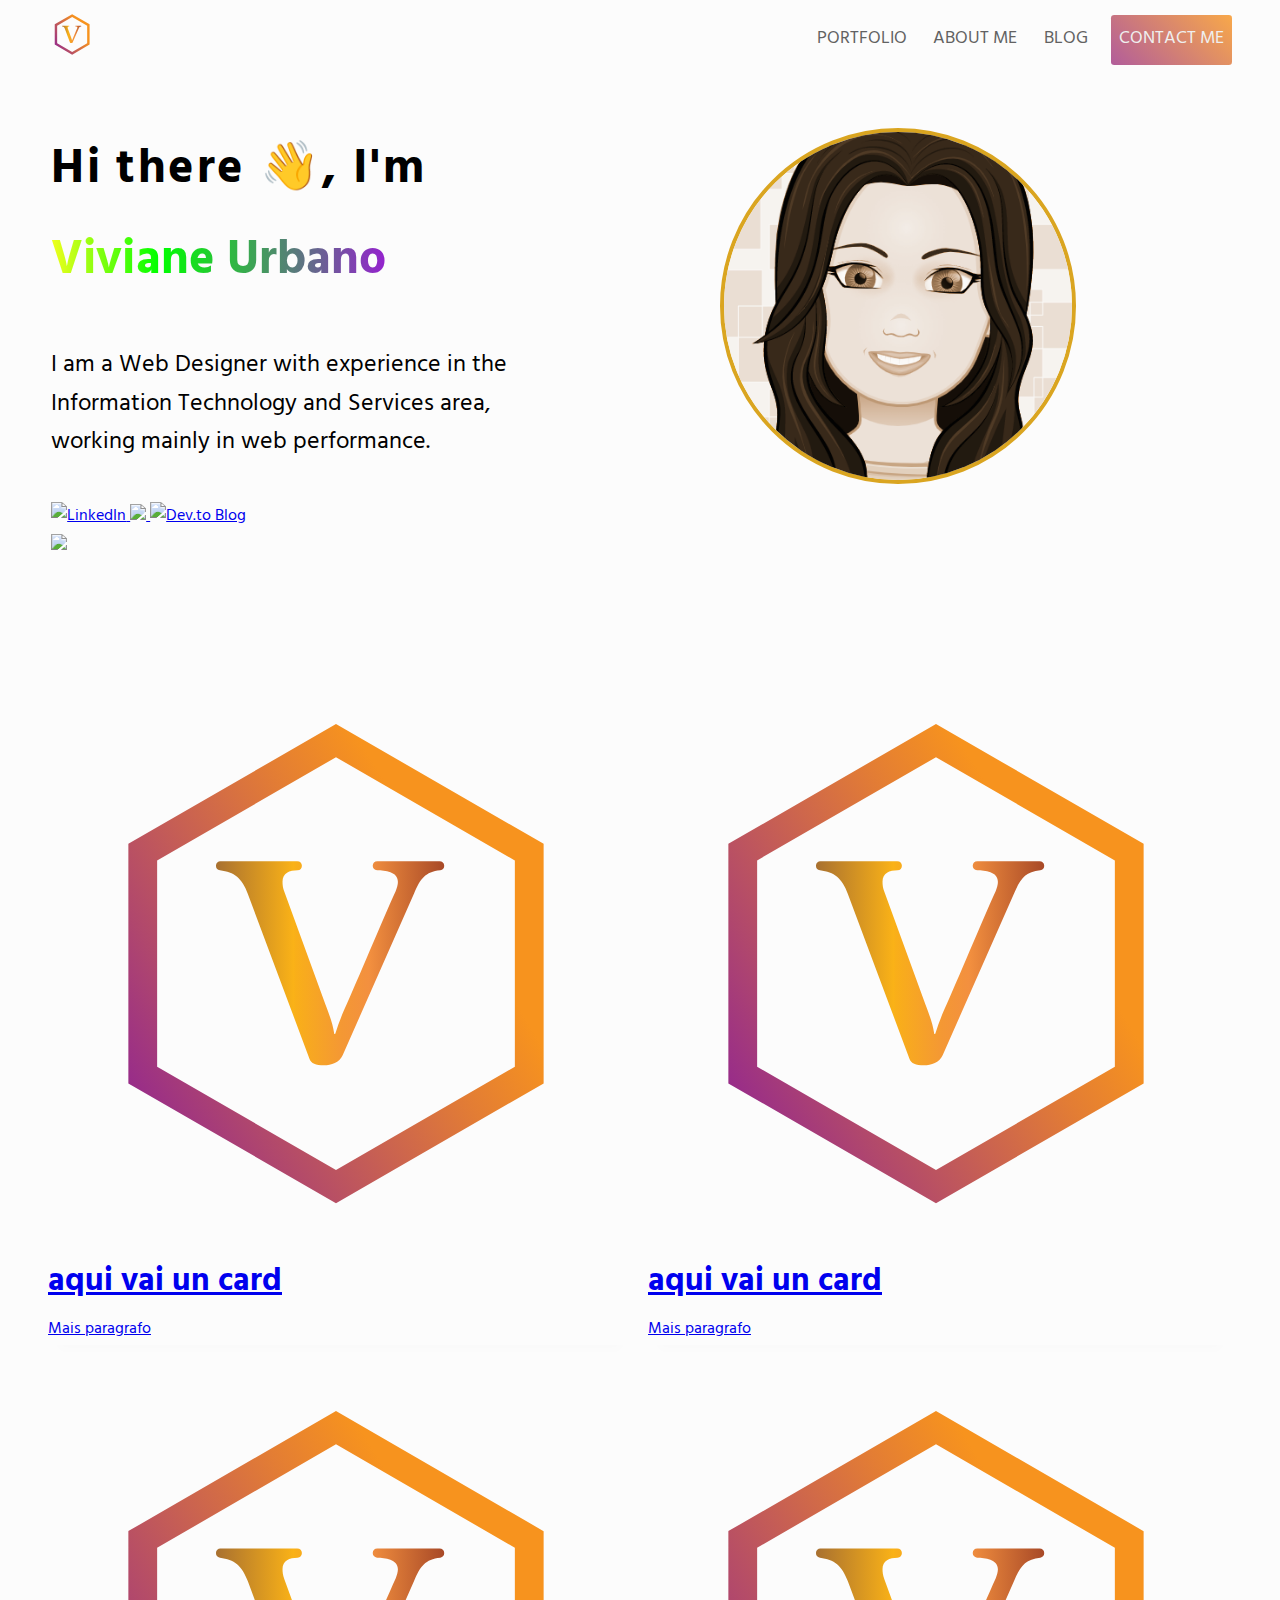
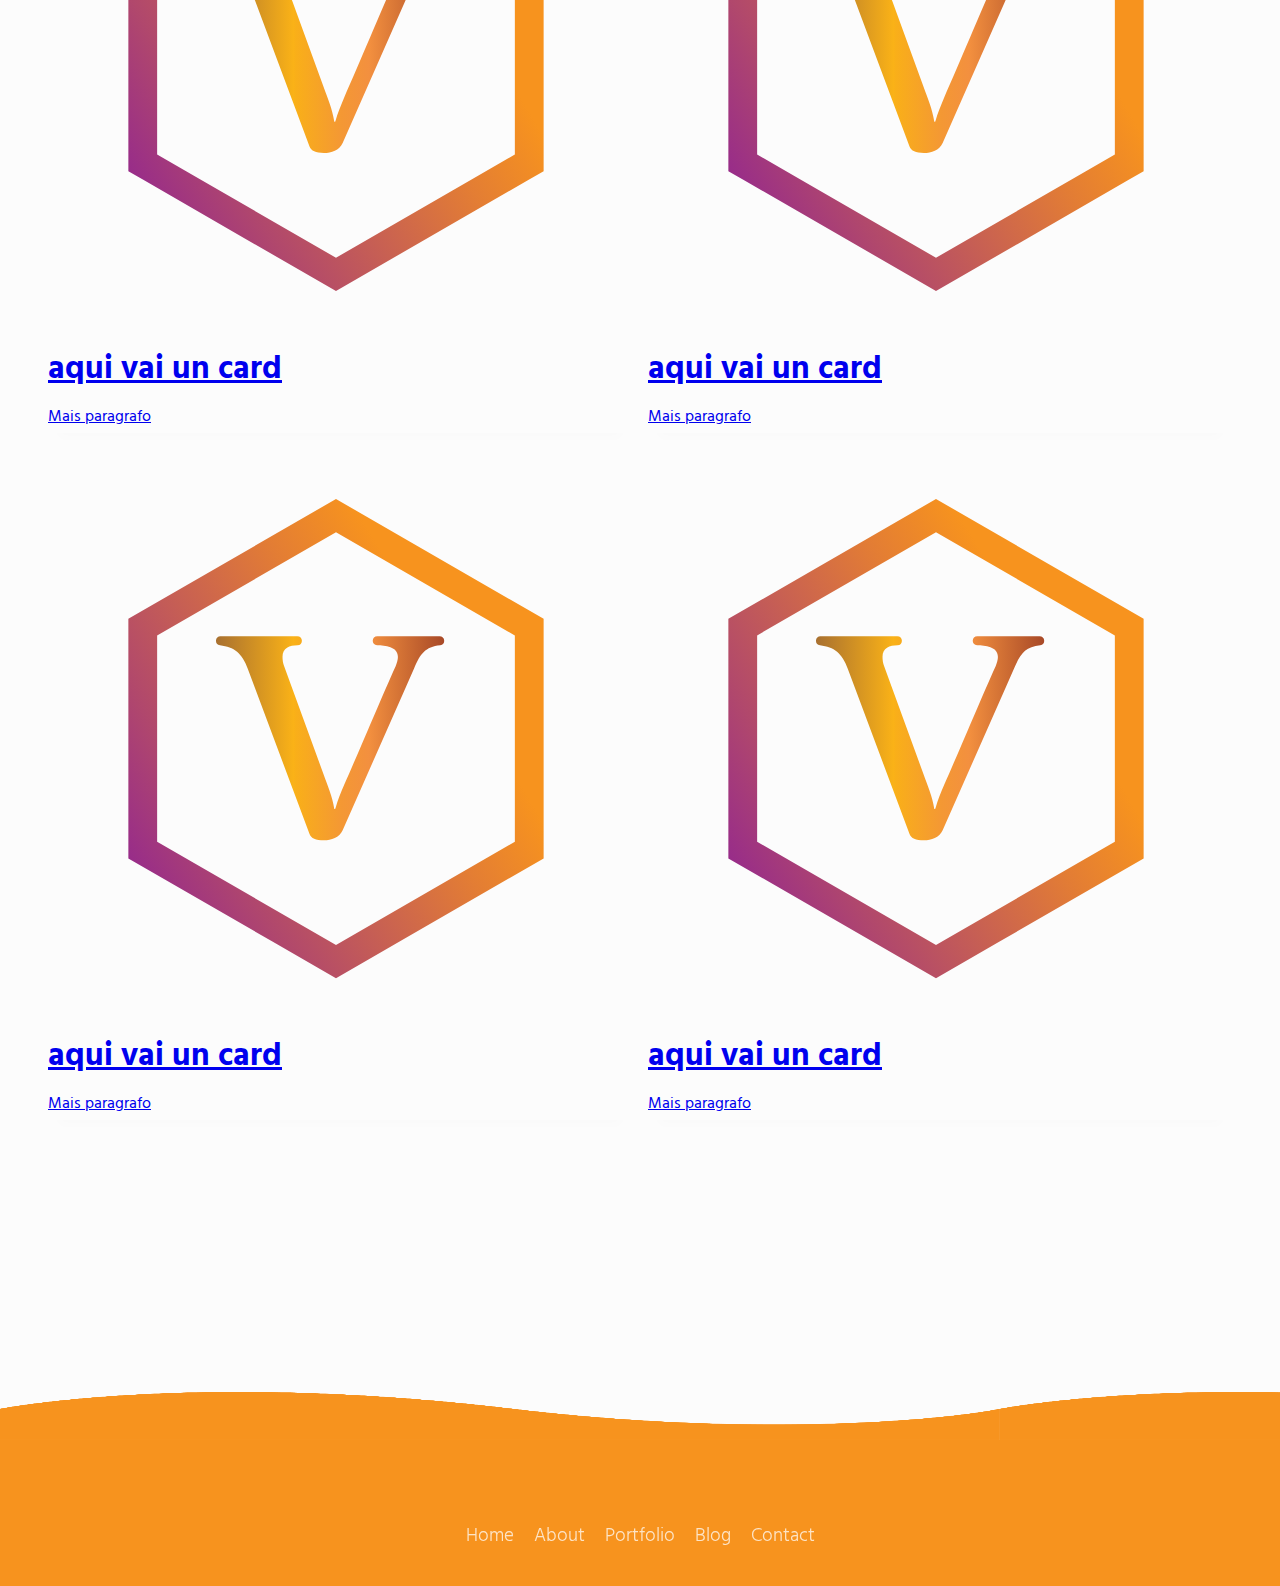
==== index.html @ 595007ae "first commit" ====
<!DOCTYPE html>
<html lang="en">
  <head>
    <meta charset="UTF-8" />
    <meta http-equiv="X-UA-Compatible" content="IE=edge" />
    <meta name="viewport" content="width=device-width, initial-scale=1.0" />
    <link rel="stylesheet" href="css/style.css" />
    <script defer src="js/script.js"></script>
    <title>Viviane Urbano Portfolio</title>
  </head>
  <body>
    <main>
      <section class="navbar" id="home">
        <!-- start hamburguer small screen -->
        <input type="checkbox" id="navbar-check" />
        <div class="navbar-btn">
          <label for="navbar-check">
            <span></span>
            <span></span>
            <span></span>
          </label>
        </div>
        <!-- end hamburguer small screen -->
        <a href="/">
          <img
            class="logo"
            src="../img/LOGO-01.svg"
            alt="triangle with all three sides equal"
        /></a>
        <div class="navbar-links">
          <a href="#" target="_blank">Portfolio</a>
          <a href="#" target="_blank">About me</a>
          <a href="#" target="_blank">Blog</a>
          <a href="#" target="_blank">Contact me</a>
        </div>
      </section>

      <section class="section-hero" id="about">
        <section class="hero">
          <div aria-label="short description">
            <h1 class="heading-primary">
              Hi there 👋, I'm
              <span>Viviane&nbsp;Urbano</span>
            </h1>
            <p class="hero-description">
              I am a <span>Web Designer</span> with experience in the
              Information Technology and Services area, working mainly in web
              performance.
            </p>
            <p>
              <a href="https://www.linkedin.com/in/viviane-urbano-a940bb14/">
                <img
                  src="https://img.shields.io/badge/LinkedIn-0077B5?style=for-the-badge&logo=linkedin&logoColor=white"
                  target="_blank"
                  alt="LinkedIn"
                />
              </a>
              <a href="https://www.hackerrank.com/viviane_urbano1">
                <img
                  src="https://img.shields.io/badge/-Hackerrank-2EC866?style=for-the-badge&logo=HackerRank&logoColor=white"
                />
              </a>
              <a href="https://dev.to/viviurbano" target="_blank"
                ><img
                  src="https://img.shields.io/badge/dev.to-0A0A0A?style=for-the-badge&logo=devdotto&logoColor=white"
                  alt="Dev.to Blog"
                />
              </a>
            </p>
            <img
            src=https://visitor-badge.glitch.me/badge?page_id=viviurbano.visitor-badge>
          </div>
          <div>
            <img
              class="profile-pic"
              src="img/draw-figure.jpg"
              alt="Drawing by Viviane Urbano. Drawing-shaped figure with a woman's face"
            />
          </div>
        </section>
      </section>

      <section class="container" id="portfolio">
        <!-- used child for anchors to turn it clicable -->
        <div class="card">
          <a href="/pages/proj-1.html" target="_blank">
            <img class="card-img" src="img/LOGO-01.svg" />
            <h1>aqui vai un card</h1>
            <p>Mais paragrafo</p>
          </a>
        </div>

        <div class="card">
          <a href="/pages/proj-1.html" target="_blank">
            <img class="card-img" src="img/LOGO-01.svg" />
            <h1>aqui vai un card</h1>
            <p>Mais paragrafo</p>
          </a>
        </div>

        <div class="card">
          <a href="/pages/proj-1.html" target="_blank">
            <img class="card-img" src="img/LOGO-01.svg" />
            <h1>aqui vai un card</h1>
            <p>Mais paragrafo</p>
          </a>
        </div>

        <div class="card">
          <a href="/pages/proj-1.html" target="_blank">
            <img class="card-img" src="img/LOGO-01.svg" />
            <h1>aqui vai un card</h1>
            <p>Mais paragrafo</p>
          </a>
        </div>

        <div class="card">
          <a href="/pages/proj-1.html" target="_blank">
            <img class="card-img" src="img/LOGO-01.svg" />
            <h1>aqui vai un card</h1>
            <p>Mais paragrafo</p>
          </a>
        </div>

        <div class="card">
          <a href="/pages/proj-1.html" target="_blank">
            <img class="card-img" src="img/LOGO-01.svg" />
            <h1>aqui vai un card</h1>
            <p>Mais paragrafo</p>
          </a>
        </div>
      </section>
    </main>
    <footer class="footer">
      <div class="waves">
        <div class="wave wave--1"></div>
        <div class="wave wave--2"></div>
        <div class="wave wave--3"></div>
        <div class="wave wave--4"></div>
      </div>
      <ul class="social-icon">
        <li class="social-icon__item">
          <a
            class="social-icon__link"
            href="https://www.linkedin.com/in/viviane-urbano-a940bb14/"
            target="_blank"
          >
            <ion-icon name="logo-linkedin"></ion-icon>
          </a>
        </li>
        <li class="social-icon__item">
          <a
            class="social-icon__link"
            href="https://github.com/viviurbano"
            target="_blank"
          >
            <ion-icon name="logo-github"></ion-icon>
          </a>
        </li>
        <li class="social-icon__item">
          <a
            class="social-icon__link"
            href="https://wa.me/+16478916337"
            target="_blank"
          >
            <ion-icon name="logo-whatsapp"></ion-icon>
          </a>
        </li>
        <li class="social-icon__item">
          <a
            class="social-icon__link"
            href="https://dev.to/viviurbano"
            target="_blank"
          >
            <ion-icon name="bookmarks-outline"></ion-icon>
          </a>
        </li>
        <li class="social-icon__item">
          <a
            class="social-icon__link"
            href="https://www.hackerrank.com/viviane_urbano1?hr_r=1"
            target="_blank"
          >
            <ion-icon name="code-slash-outline"></ion-icon>
          </a>
        </li>
      </ul>
      <ul class="menu">
        <li class="menu__item"><a class="menu__link" href="#">Home</a></li>
        <li class="menu__item"><a class="menu__link" href="#">About</a></li>
        <li class="menu__item">
          <a class="menu__link" href="#">Portfolio</a>
        </li>
        <li class="menu__item"><a class="menu__link" href="#">Blog</a></li>
        <li class="menu__item">
          <a class="menu__link" href="#">Contact</a>
        </li>
      </ul>
    </footer>

    <!-- scripts to use IONIC icons -->
    <script
      type="module"
      src="https://unpkg.com/ionicons@5.5.2/dist/ionicons/ionicons.esm.js"
    ></script>
    <script
      nomodule
      src="https://unpkg.com/ionicons@5.5.2/dist/ionicons/ionicons.js"
    ></script>
  </body>
</html>
---- css/style.css ----
@import url('https://fonts.googleapis.com/css2?family=Angkor&family=Hind+Guntur:wght@400;700&display=swap');

* {
  box-sizing: border-box;
  margin: 0;
  padding: 0;
}
body {
  font-family: 'Hind Guntur', sans-serif;
  background-color: rgba(245, 245, 245, 0.3);
}
.logo {
  height: 3rem;
  border: none;
  margin-left: 3rem;
}
.navbar {
  display: flex;
  justify-content: space-between;
  align-items: center;
  height: 3rem;
  margin-top: 1rem;
}
.navbar > .navbar-btn {
  display: none;
}
.navbar > .navbar-links {
  display: inline;
  float: right;
  font-size: 18px;
}
.navbar > .navbar-links > a {
  display: inline-block;
  padding: 0.2rem;
  text-decoration: none;
  color: #626262;
  text-transform: uppercase;
  margin-right: 1rem;
}
.navbar > .navbar-links > a:hover {
  transform: scale(1.1);
  border-bottom: 1px #616161 solid;
}
.navbar > .navbar-links > a:last-child {
  color: #efefef;
  background: linear-gradient(
    45deg,
    rgb(159, 53, 130, 0.8) 0%,
    rgb(247, 147, 29, 0.8) 100%
  );
  border-radius: 0.2rem;
  margin-right: 3rem;
  text-decoration: none;
  border-bottom: none;
  padding: 0.5rem;
}
.navbar > #navbar-check {
  display: none;
}
.navbar > img {
  width: 3rem;
  margin-left: 2rem;
}
/* hero section - same as used to Biography's page*/
.section-hero {
  padding: 2em 0;
}
/* hero */
.hero {
  padding: 2rem 3.2rem;
  display: grid;
  grid-template-columns: 1fr 1fr;
  gap: 10rem;
  cursor: pointer;
}
.hero-description {
  font-size: 1.5em;
  line-height: 1.6;
  margin: 2.4rem 0;
}
.heading-primary {
  letter-spacing: 0.05em;
  font-size: 3em;
}
.heading-primary span {
  font-weight: 700;
  letter-spacing: 0.1px;
  background: #f0ff1c;
  background: linear-gradient(to right, #f0ff1c 0%, #00ff00 32%, #9521cf 100%);
  background-clip: text;
  -webkit-background-clip: text;
  -webkit-text-fill-color: transparent;
}
.social-link {
  display: inline-block;
  font-size: 1.5rem;
  font-weight: 600;
  margin-bottom: 10px;
  padding: 0.5em;
}
.social-link:active,
.social-link:hover {
  background-color: greenyellow;
  border: none;
}
.profile-pic {
  width: 70%;
  border-radius: 20em;
  border: goldenrod solid 0.3rem;
}
.container {
  display: grid;
  grid-template-columns: repeat(auto-fill, minmax(30rem, 1fr));
  gap: 1rem;
  margin: 3rem;
  margin-bottom: 15rem;
}
.card {
  flex-direction: column;
  position: relative;
  /* border: solid 0.1px #e1dbdb; */
  box-shadow: 0px 15px 10px -10px rgba(0, 0, 0, 0.01);
  transition: all 0.13s ease-in;
}
.card:hover {
  transform: scale(0.8) rotate(-5deg);
  border: 2rem solid goldenrod;
}

.card-img:hover {
  background-color: #1e960059;
}
/* footer styling start */
.footer {
  position: relative;
  width: 100%;
  background: #f7931e;
  min-height: 6rem;
  padding: 1.25rem 3.125rem;
  display: flex;
  justify-content: center;
  align-items: center;
  flex-direction: column;
  margin-top: 20rem;
}
.social-icon,
.menu {
  position: relative;
  display: flex;
  justify-content: center;
  align-items: center;
  margin: 0.625rem 0;
  flex-wrap: wrap;
}
.social-icon__item,
.menu__item {
  list-style: none;
}
.social-icon__link {
  font-size: 2rem;
  color: #fff;
  margin: 0 0.625rem;
  display: inline-block;
  transition: 0.5s;
}
.social-icon__link:hover {
  transform: translateY(-0.625rem);
}
.menu__link {
  font-size: 1.2rem;
  color: #fff;
  margin: 0 0.625rem;
  display: inline-block;
  transition: 0.5s;
  text-decoration: none;
  opacity: 0.75;
  font-weight: 300;
}
.menu__link:hover {
  opacity: 1;
}
.footer p {
  color: #fff;
  margin: 1rem 0 0.625rem 0;
  font-size: 1rem;
  font-weight: 300;
}
.wave {
  position: absolute;
  top: -6.25rem;
  left: 0;
  width: 100%;
  height: 6.25rem;
  background: url('/img/wave.png');
  background-size: 62.5rem 6.25rem;
}
.wave.wave--1 {
  z-index: 1000;
  opacity: 1;
  bottom: 0;
  animation: animateWaves 4s linear infinite;
}
.wave.wave--2 {
  z-index: 999;
  opacity: 0.5;
  bottom: 0.6rem;
  animation: animate 4s linear infinite !important;
}
.wave.wave--3 {
  z-index: 1000;
  opacity: 0.2;
  bottom: 0.9rem;
  animation: animateWaves 2.5s linear infinite;
}
.wave.wave--4 {
  z-index: 999;
  opacity: 0.7;
  bottom: 20px;
  animation: animate 2.5s linear infinite;
}
@keyframes animateWaves {
  0% {
    background-position-x: 62.5rem;
  }
  100% {
    background-positon-x: 0rem;
  }
}
@keyframes animate {
  0% {
    background-position-x: -62.5rem;
  }
  100% {
    background-positon-x: 0rem;
  }
}
/* footer styling end */

/* responsiveness */
@media (max-width: 900px) {
  .profile-pic {
    display: none;
  }
  .hero {
    padding: 0;
    display: grid;
    grid-template-columns: 1fr;
  }
  .logo {
    margin-left: 0.5rem;
  }
}

@media (max-width: 640px) {
  .navbar > .navbar-btn {
    display: inline-block;
    position: absolute;
    right: 0px;
    top: 0px;
  }
  .navbar > .navbar-btn > label {
    display: inline-block;
    width: 50px;
    height: 50px;
    padding: 13px;
  }
  .navbar > .navbar-btn > label:hover,
  .navbar #navbar-check:checked ~ .navbar-btn > label {
    background-color: rgba(0, 0, 0, 0.3);
  }
  .navbar > .navbar-btn > label > span {
    display: block;
    width: 1.5rem;
    height: 0.6rem;
    border-top: 0.2rem solid #343434;
  }
  .navbar > .navbar-links {
    position: absolute;
    display: block;
    width: 100%;
    height: 0px;
    transition: all 0.3s ease-in;
    overflow-y: hidden;
    top: 5rem;
    left: 0;
    background-image: linear-gradient(
      130deg,
      rgb(159, 53, 130, 0.95) 0%,
      rgb(247, 147, 29, 0.9) 100%
    );
  }
  .navbar > .navbar-links > a {
    display: block;
    width: 100%;
    color: #fff;
    margin-left: 1rem;
  }
  .navbar > #navbar-check:not(:checked) ~ .navbar-links {
    height: 0px;
  }
  .navbar > #navbar-check:checked ~ .navbar-links {
    height: calc(100vh - 50px);
    overflow-y: auto;
  }
  .navbar > .navbar-links > a:hover {
    transform: scale(1.1);
    transform: translateX(2rem);
    transition: all 0.3s ease-in;
    border-bottom: none;
  }
  .navbar > .navbar-links > a:last-child {
    background-image: none;
    color: purple;
    margin-right: 3rem;
    text-decoration: none;
    border-bottom: none;
    color: #fff;
  }
  .logo {
    margin-left: 0;
  }
}
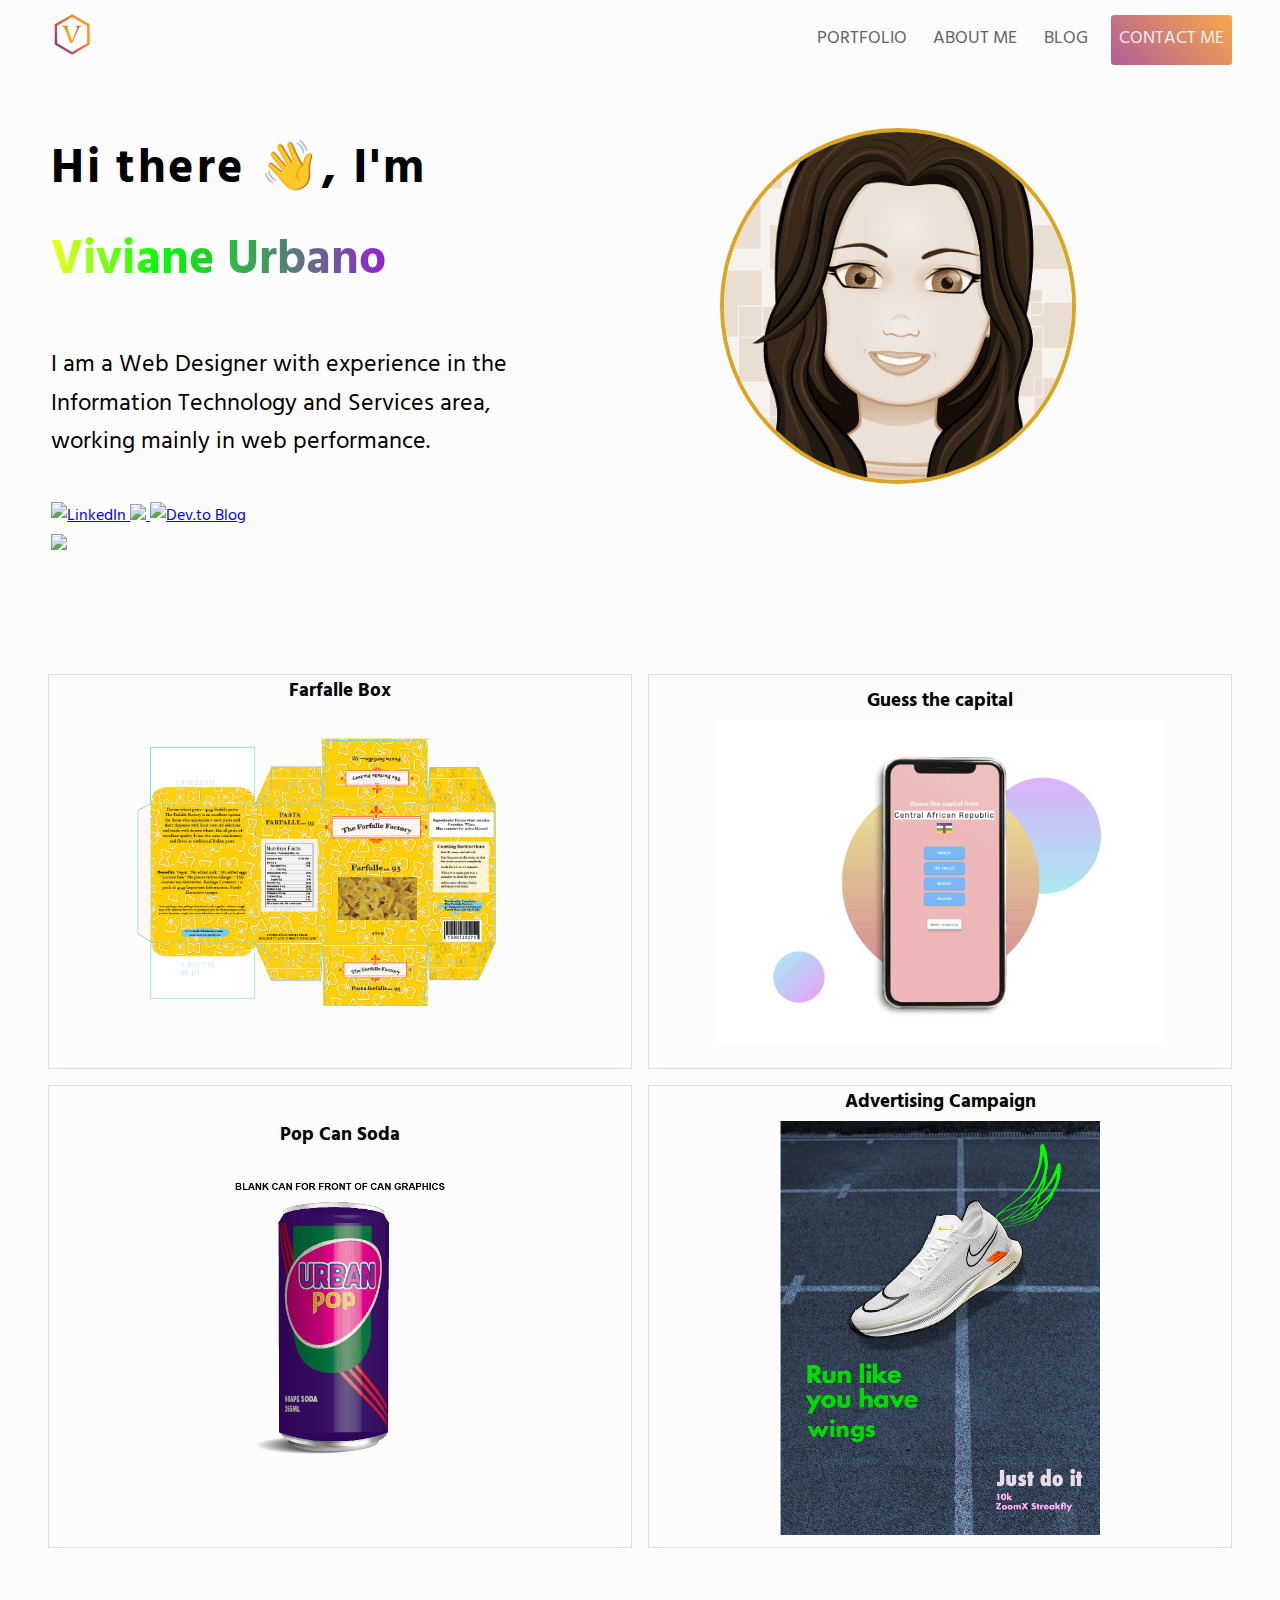
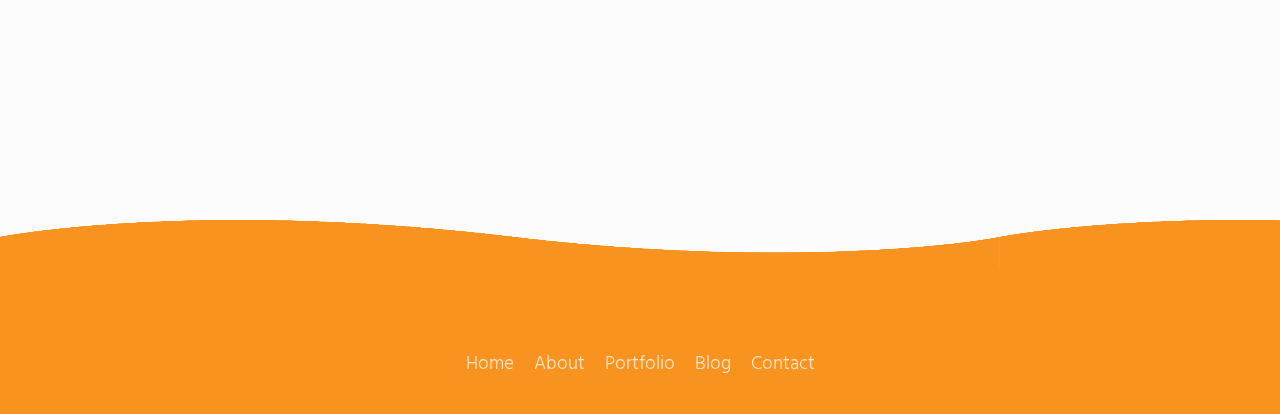
==== commit f78b5bfc: "adding pages" ====
--- a/index.html
+++ b/index.html
@@ -24,7 +24,7 @@
         <a href="/">
           <img
             class="logo"
-            src="../img/LOGO-01.svg"
+            src="/../img/LOGO-01.svg"
             alt="triangle with all three sides equal"
         /></a>
         <div class="navbar-links">
@@ -83,50 +83,30 @@
       <section class="container" id="portfolio">
         <!-- used child for anchors to turn it clicable -->
         <div class="card">
+          <h3>Farfalle Box</h3>
           <a href="/pages/proj-1.html" target="_blank">
-            <img class="card-img" src="img/LOGO-01.svg" />
-            <h1>aqui vai un card</h1>
-            <p>Mais paragrafo</p>
+            <img class="card-img" src="pages/img/farfalle-1.png" />
           </a>
         </div>
 
         <div class="card">
-          <a href="/pages/proj-1.html" target="_blank">
-            <img class="card-img" src="img/LOGO-01.svg" />
-            <h1>aqui vai un card</h1>
-            <p>Mais paragrafo</p>
+          <h3>Guess the capital</h3>
+          <a href="/pages/proj-2.html" target="_blank">
+            <img class="card-img" src="pages/img/guess-the-capital-mock.png" />
           </a>
         </div>
 
         <div class="card">
-          <a href="/pages/proj-1.html" target="_blank">
-            <img class="card-img" src="img/LOGO-01.svg" />
-            <h1>aqui vai un card</h1>
-            <p>Mais paragrafo</p>
+          <h3>Pop Can Soda</h3>
+          <a href="/pages/proj-3.html" target="_blank">
+            <img class="card-img" src="pages/img/popcan-2.png" />
           </a>
         </div>
 
         <div class="card">
-          <a href="/pages/proj-1.html" target="_blank">
-            <img class="card-img" src="img/LOGO-01.svg" />
-            <h1>aqui vai un card</h1>
-            <p>Mais paragrafo</p>
-          </a>
-        </div>
-
-        <div class="card">
-          <a href="/pages/proj-1.html" target="_blank">
-            <img class="card-img" src="img/LOGO-01.svg" />
-            <h1>aqui vai un card</h1>
-            <p>Mais paragrafo</p>
-          </a>
-        </div>
-
-        <div class="card">
-          <a href="/pages/proj-1.html" target="_blank">
-            <img class="card-img" src="img/LOGO-01.svg" />
-            <h1>aqui vai un card</h1>
-            <p>Mais paragrafo</p>
+          <h3>Advertising Campaign</h3>
+          <a href="/pages/proj-4.html" target="_blank">
+            <img style="width: 20rem" src="pages/img/adCampagn-1.png" />
           </a>
         </div>
       </section>
--- a/css/style.css
+++ b/css/style.css
@@ -1,5 +1,4 @@
 @import url('https://fonts.googleapis.com/css2?family=Angkor&family=Hind+Guntur:wght@400;700&display=swap');
-
 * {
   box-sizing: border-box;
   margin: 0;
@@ -116,20 +115,23 @@
   margin-bottom: 15rem;
 }
 .card {
+  display: flex;
   flex-direction: column;
-  position: relative;
-  /* border: solid 0.1px #e1dbdb; */
+  align-items: center;
+  justify-content: center;
+  border: solid 0.1px #e1dbdb;
   box-shadow: 0px 15px 10px -10px rgba(0, 0, 0, 0.01);
+}
+.card:hover {
   transition: all 0.13s ease-in;
-}
-.card:hover {
   transform: scale(0.8) rotate(-5deg);
   border: 2rem solid goldenrod;
 }
 
-.card-img:hover {
-  background-color: #1e960059;
-}
+.card-img {
+  width: 50vh;
+}
+
 /* footer styling start */
 .footer {
   position: relative;
@@ -218,6 +220,7 @@
   bottom: 20px;
   animation: animate 2.5s linear infinite;
 }
+
 @keyframes animateWaves {
   0% {
     background-position-x: 62.5rem;
@@ -320,3 +323,22 @@
     margin-left: 0;
   }
 }
+
+.container--pages {
+  display: flex;
+  flex-direction: column;
+
+  margin: 0 10rem;
+  margin-bottom: 15rem;
+}
+.graphic-pieces {
+  margin-top: 5rem;
+  display: flex;
+  flex-direction: column;
+  align-items: center;
+}
+
+.smaller {
+  width: 30%;
+  margin-bottom: 2rem;
+}
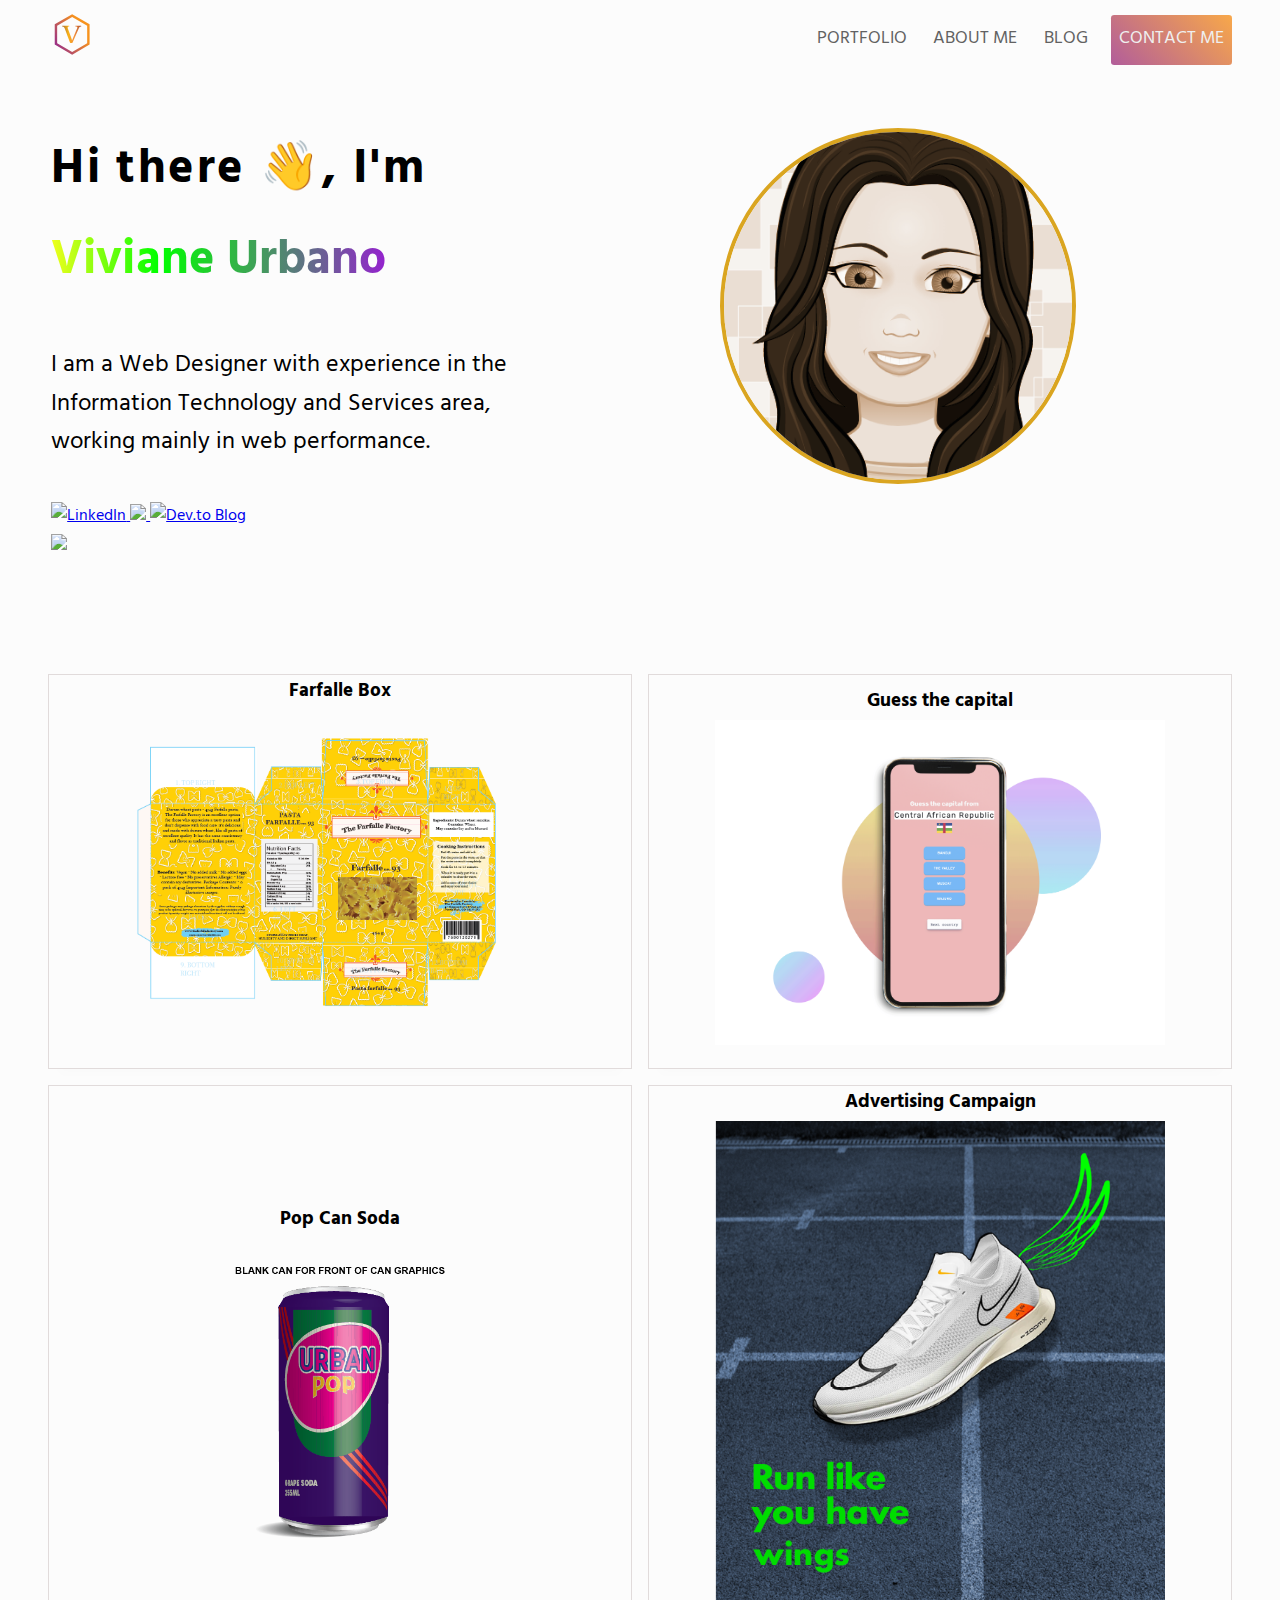
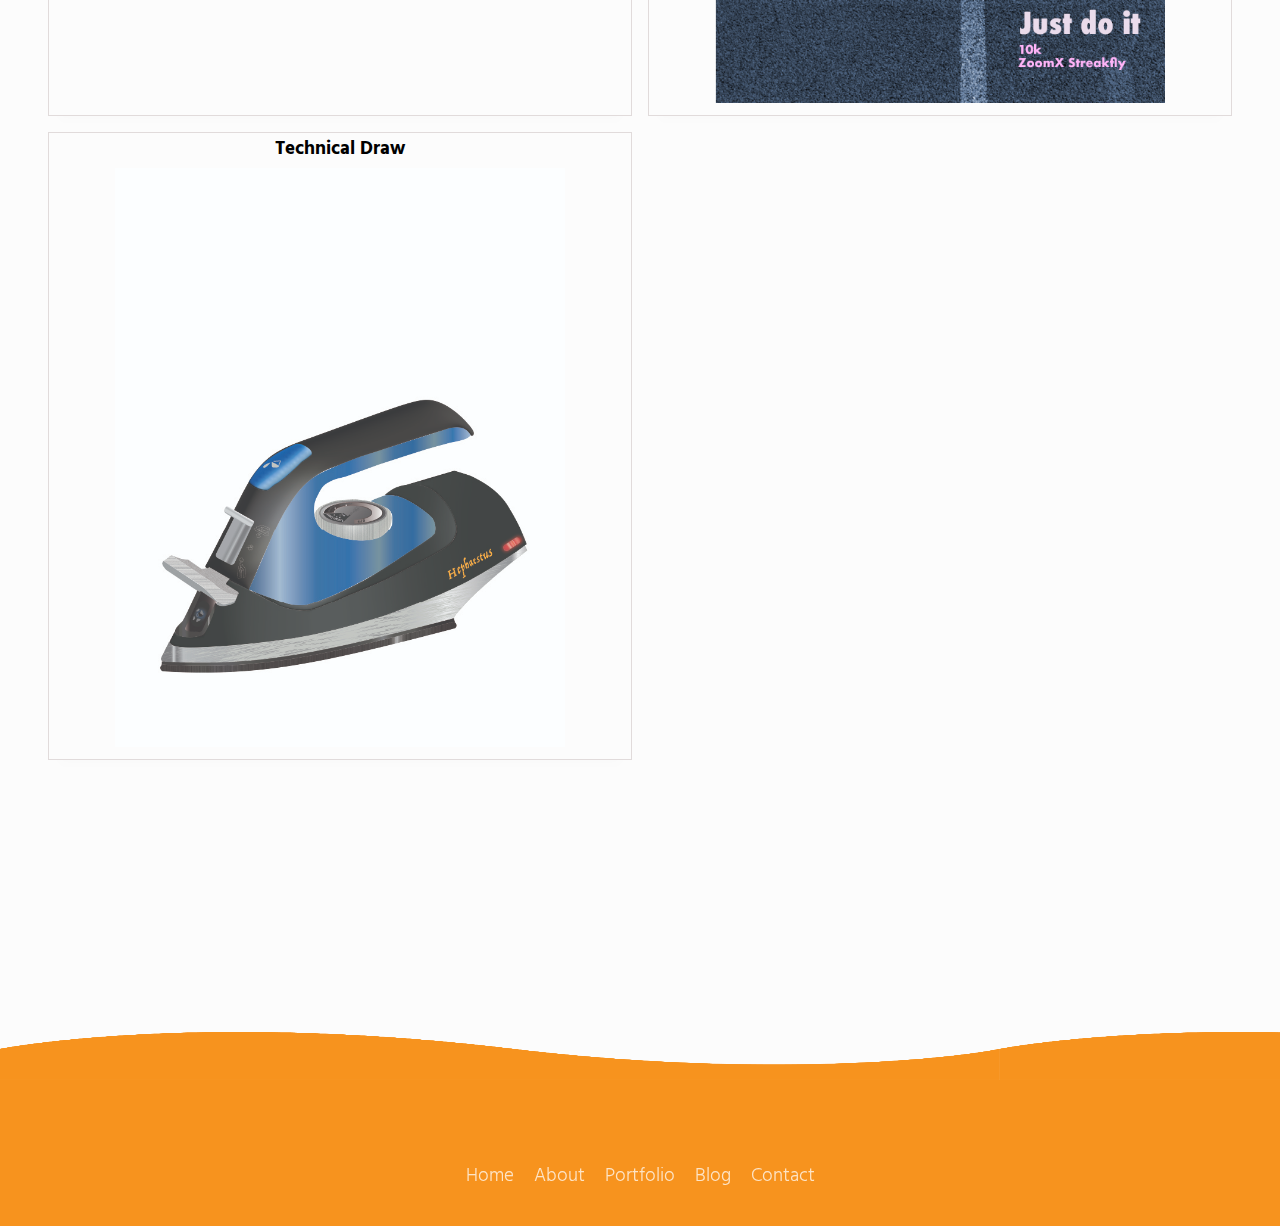
==== commit 8236a307: "adding proj 6" ====
--- a/index.html
+++ b/index.html
@@ -24,7 +24,7 @@
         <a href="/">
           <img
             class="logo"
-            src="/../img/LOGO-01.svg"
+            src="img/LOGO-01.svg"
             alt="triangle with all three sides equal"
         /></a>
         <div class="navbar-links">
@@ -84,33 +84,41 @@
         <!-- used child for anchors to turn it clicable -->
         <div class="card">
           <h3>Farfalle Box</h3>
-          <a href="/pages/proj-1.html" target="_blank">
-            <img class="card-img" src="pages/img/farfalle-1.png" />
+          <a href="projects/proj-1.html" target="_blank">
+            <img class="card-img" src="img/farfalle-1.png" />
           </a>
         </div>
 
         <div class="card">
           <h3>Guess the capital</h3>
-          <a href="/pages/proj-2.html" target="_blank">
-            <img class="card-img" src="pages/img/guess-the-capital-mock.png" />
+          <a href="projects/proj-2.html" target="_blank">
+            <img class="card-img" src="img/guess-the-capital-mock.png" />
           </a>
         </div>
 
         <div class="card">
           <h3>Pop Can Soda</h3>
-          <a href="/pages/proj-3.html" target="_blank">
-            <img class="card-img" src="pages/img/popcan-2.png" />
+          <a href="projects/proj-3.html" target="_blank">
+            <img class="card-img" src="img/popcan-2.png" />
           </a>
         </div>
 
         <div class="card">
           <h3>Advertising Campaign</h3>
-          <a href="/pages/proj-4.html" target="_blank">
-            <img style="width: 20rem" src="pages/img/adCampagn-1.png" />
+          <a href="projects/proj-4.html" target="_blank">
+            <img class="card-img" src="img/adCampagn-1.png" />
+          </a>
+        </div>
+
+        <div class="card">
+          <h3>Technical Draw</h3>
+          <a href="projects/proj-5.html" target="_blank">
+            <img class="card-img" src="img/iron.jpg" />
           </a>
         </div>
       </section>
     </main>
+
     <footer class="footer">
       <div class="waves">
         <div class="wave wave--1"></div>
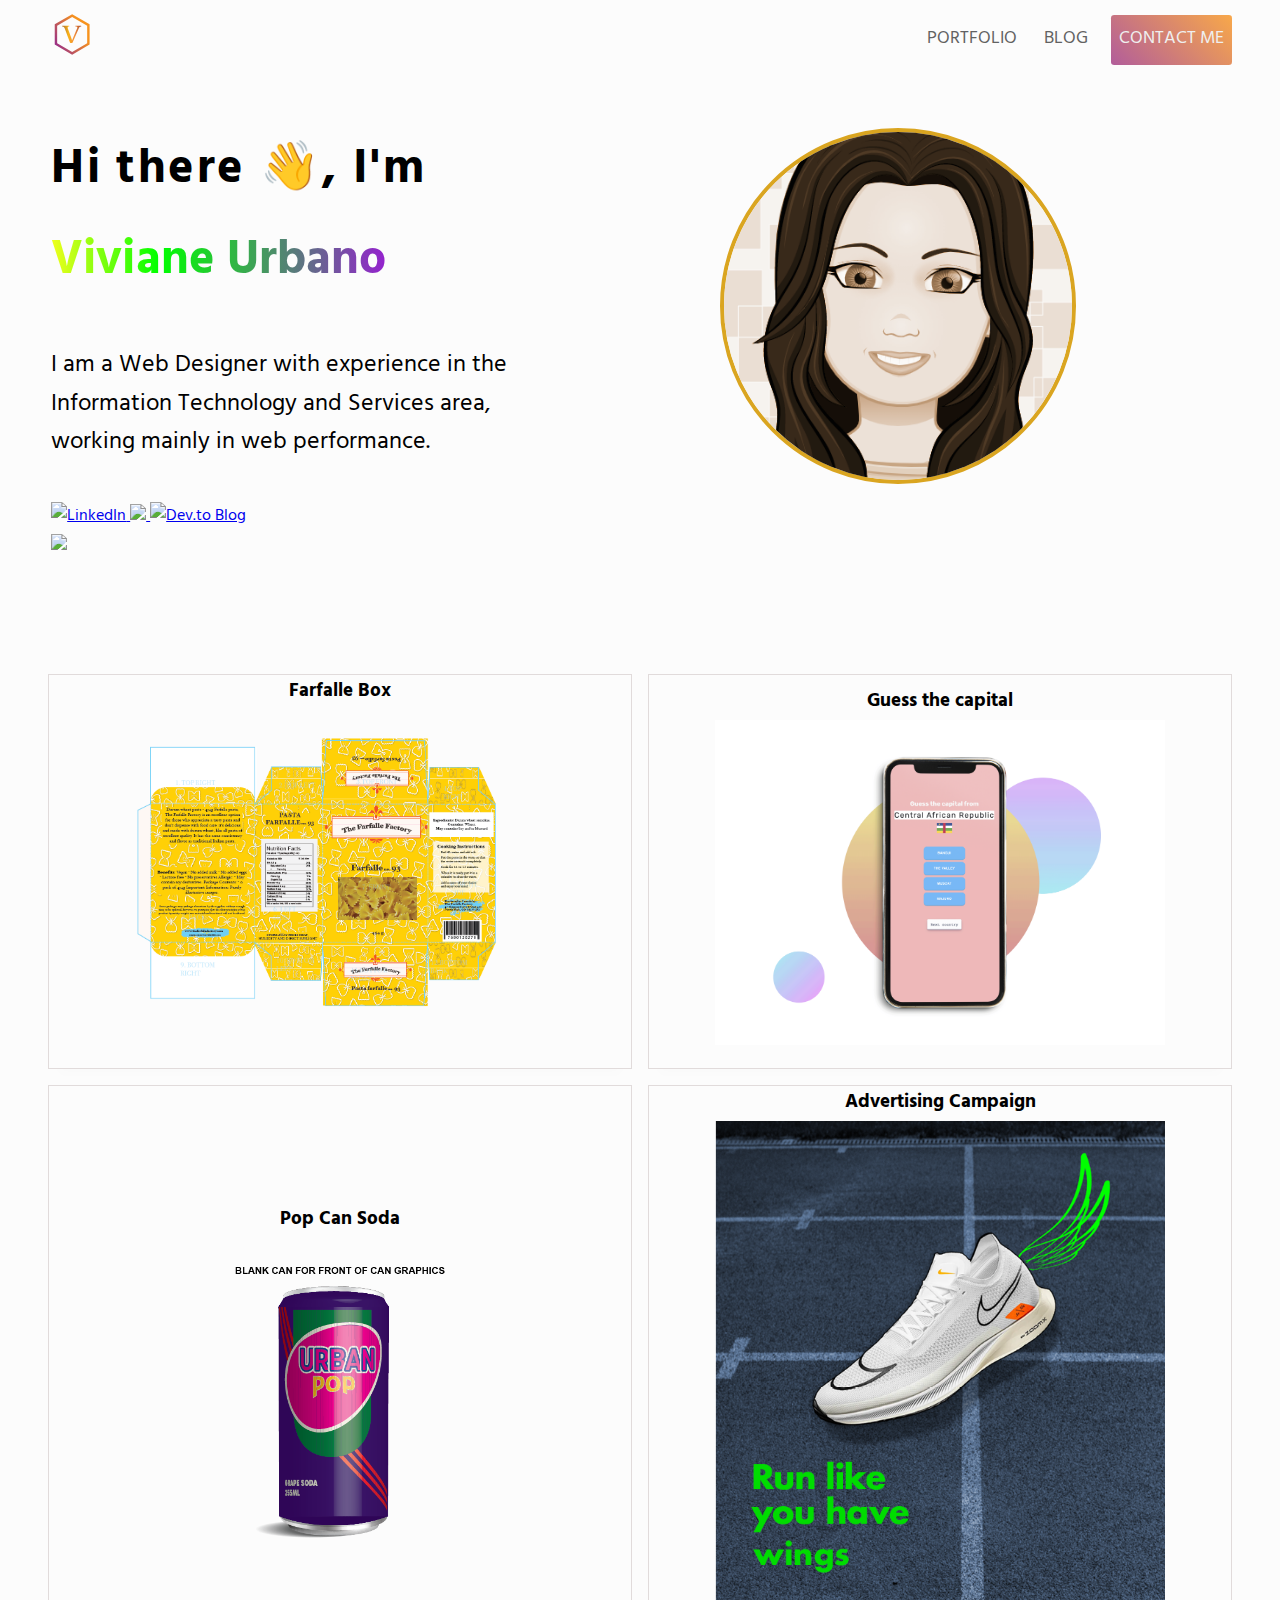
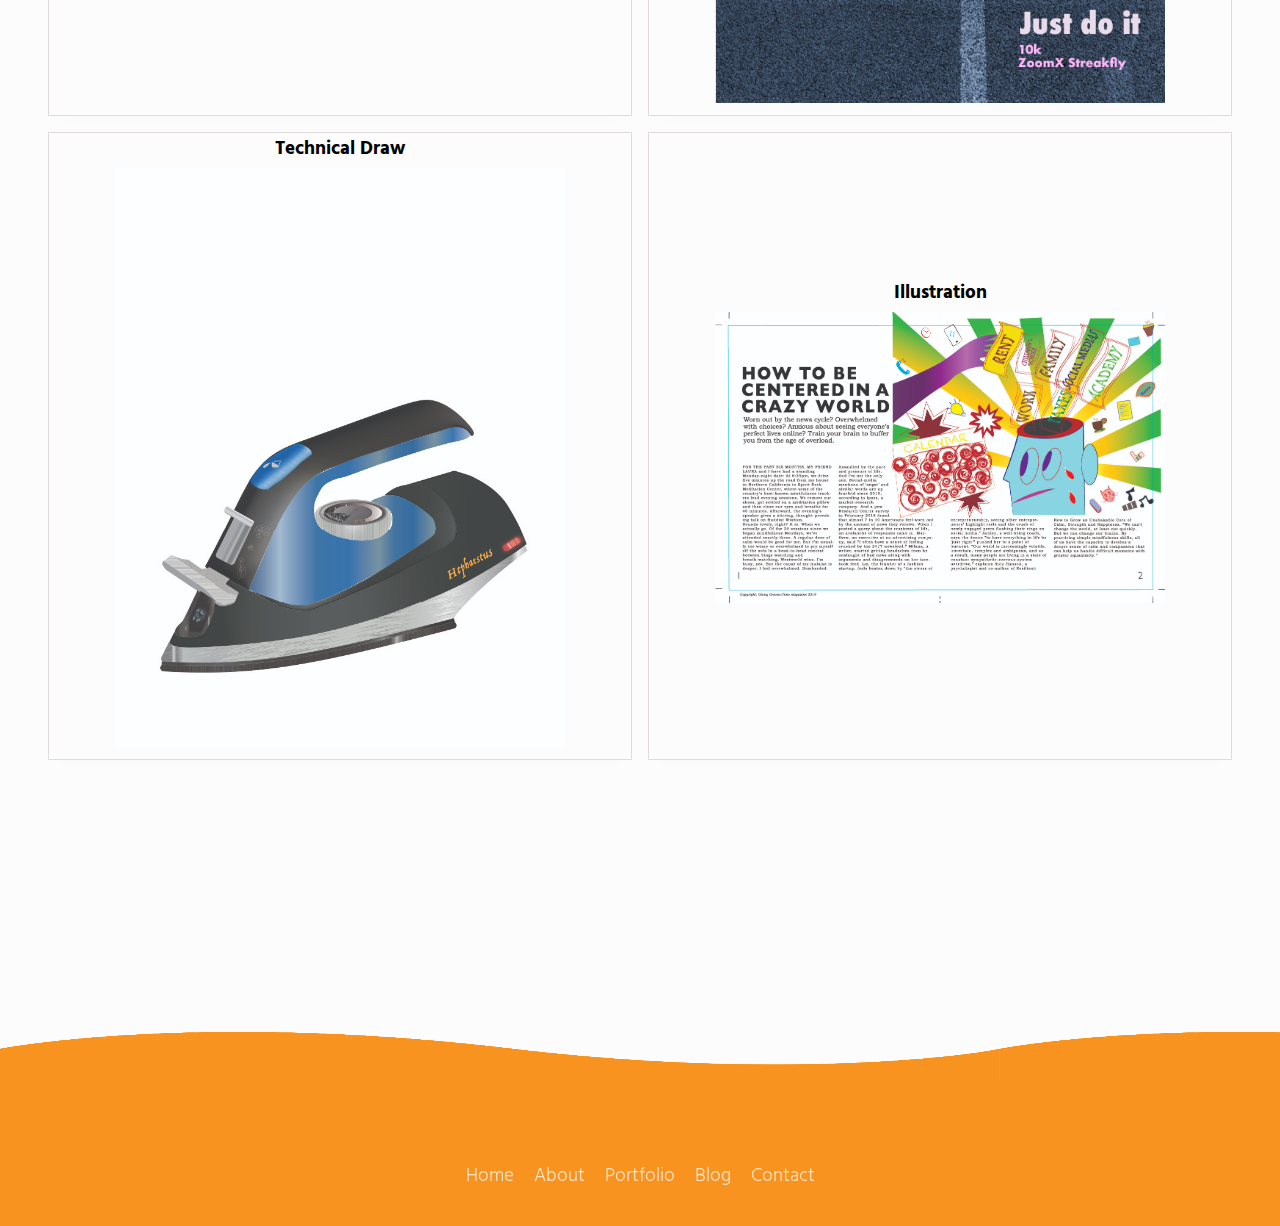
==== commit 3242e2ff: "adding card" ====
--- a/index.html
+++ b/index.html
@@ -29,9 +29,8 @@
         /></a>
         <div class="navbar-links">
           <a href="#" target="_blank">Portfolio</a>
-          <a href="#" target="_blank">About me</a>
-          <a href="#" target="_blank">Blog</a>
-          <a href="#" target="_blank">Contact me</a>
+          <a href="https://dev.to/viviurbano" target="_blank">Blog</a>
+          <a href="contact.html" target="_blank">Contact me</a>
         </div>
       </section>
 
@@ -116,6 +115,13 @@
             <img class="card-img" src="img/iron.jpg" />
           </a>
         </div>
+
+        <div class="card">
+          <h3>Illustration</h3>
+          <a href="projects/proj-5.html" target="_blank">
+            <img class="card-img" src="img/illustration-1.jpg" />
+          </a>
+        </div>
       </section>
     </main>
 
